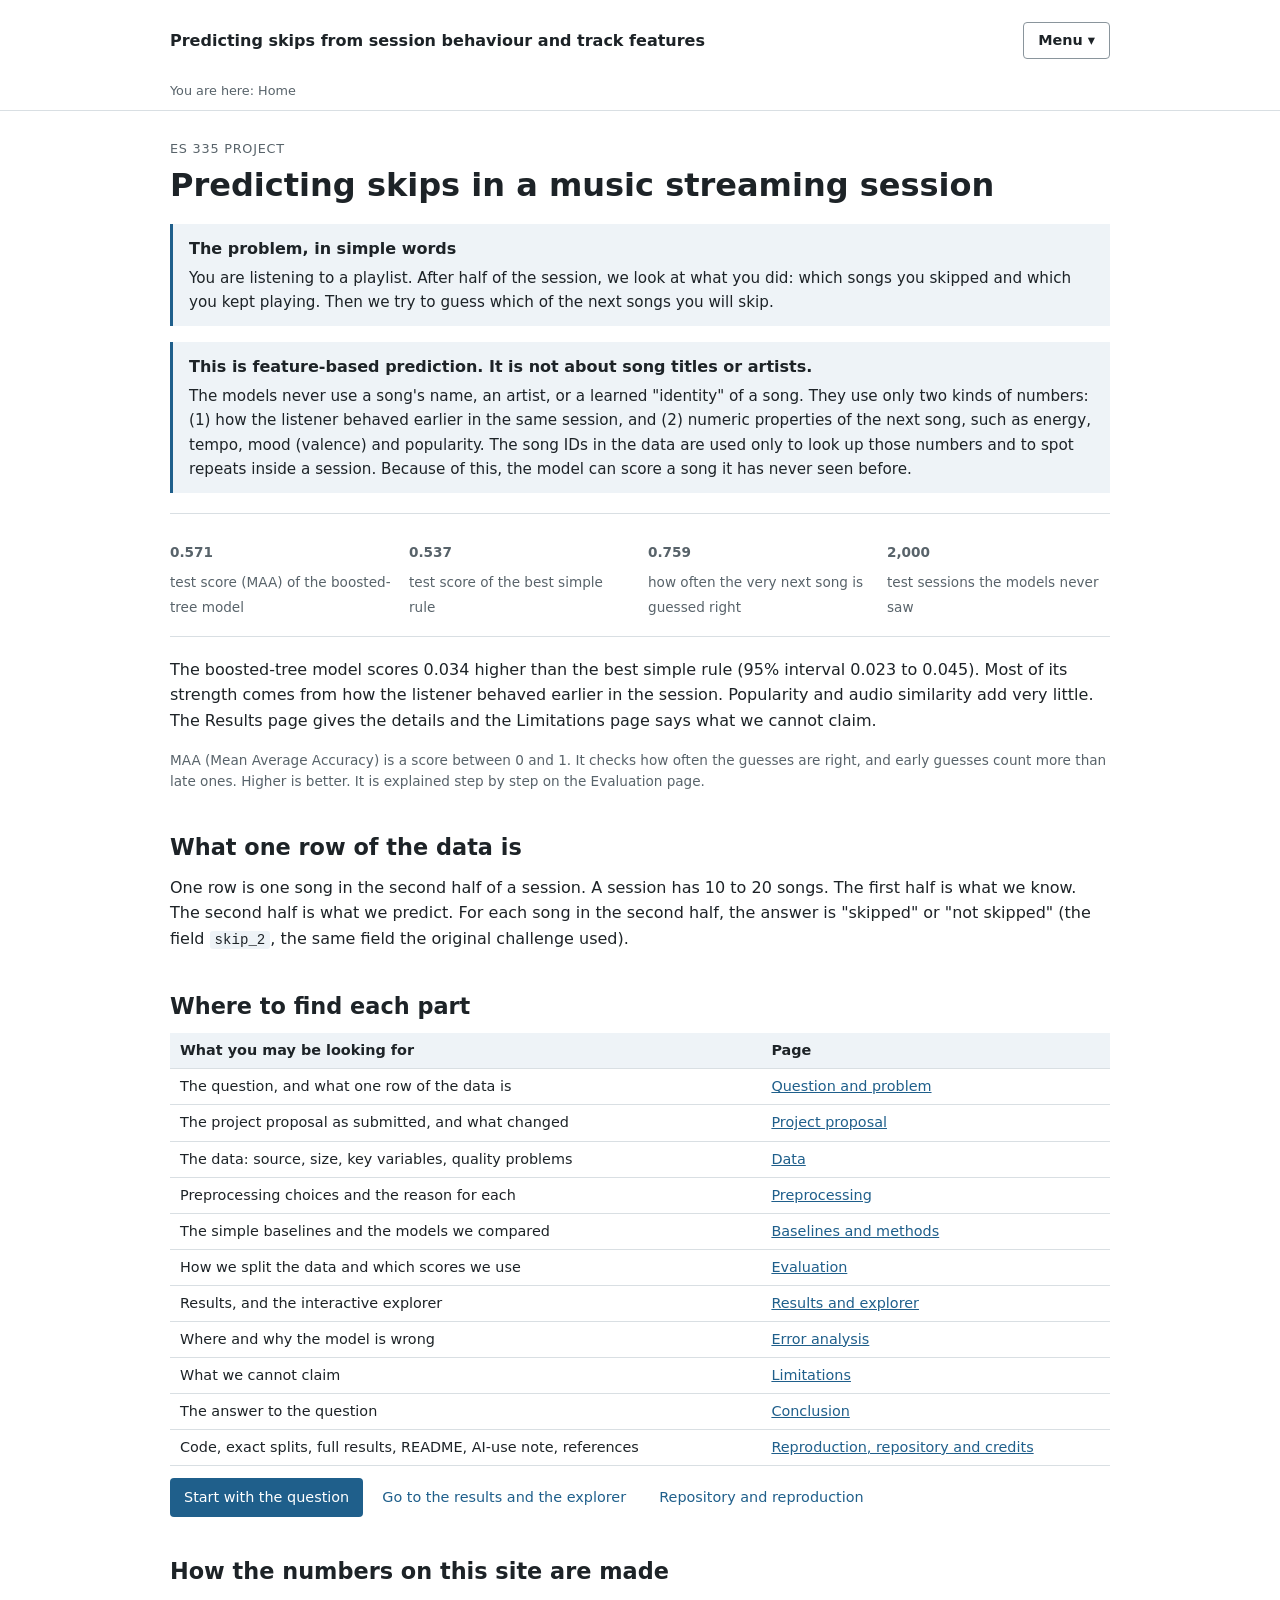
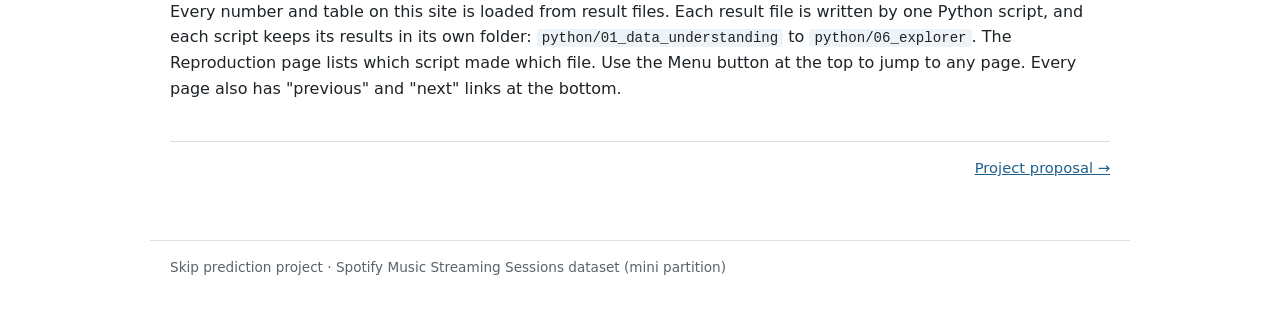
==== index.html @ b4ca13b3 "Update" ====
<!doctype html><html lang="en"><head><meta charset="utf-8"><meta name="viewport" content="width=device-width, initial-scale=1"><title>Home · Skip prediction</title><link rel="stylesheet" href="website/css/base.css"><script src="website/js/site.js" defer></script></head>
<body data-page="index.html" data-base="" data-sources='{"final": "python/04_final_test/results/test_results.json", "prep": "python/02_preprocessing/results/feature_summary.json"}'>
<main id="main">
<p class="eyebrow">ES 335 project</p>
<h1 class="page-title">Predicting skips in a music streaming session</h1>
<p class="source-note" data-if="config.authors">By <span data-v="config.authors" data-fmt="join"></span></p>
<div class="callout"><strong>The problem, in simple words</strong><p>You are listening to a playlist. After half of the session, we look at what you did: which songs you skipped and which you kept playing. Then we try to guess which of the next songs you will skip.</p></div>
<div class="callout"><strong>This is feature-based prediction. It is not about song titles or artists.</strong><p>The models never use a song's name, an artist, or a learned "identity" of a song. They use only two kinds of numbers: (1) how the listener behaved earlier in the same session, and (2) numeric properties of the next song, such as energy, tempo, mood (valence) and popularity. The song IDs in the data are used only to look up those numbers and to spot repeats inside a session. Because of this, the model can score a song it has never seen before.</p></div>
<div class="stats"><div><strong><span data-v="final.primary_tuned.maa" data-fmt="f3"></span></strong><span>test score (MAA) of the boosted-tree model</span></div><div><strong><span data-v="final.rows[id=copy_last].maa" data-fmt="f3"></span></strong><span>test score of the best simple rule</span></div><div><strong><span data-v="final.primary_tuned.first_accuracy" data-fmt="f3"></span></strong><span>how often the very next song is guessed right</span></div><div><strong><span data-v="final.test_sessions" data-fmt="int"></span></strong><span>test sessions the models never saw</span></div></div>
<p>The boosted-tree model scores <span data-v="final.comparisons_vs_primary_tuned.copy_last.difference" data-fmt="f3"></span> higher than the best simple rule (95% interval <span data-v="final.comparisons_vs_primary_tuned.copy_last.low" data-fmt="f3"></span> to <span data-v="final.comparisons_vs_primary_tuned.copy_last.high" data-fmt="f3"></span>). Most of its strength comes from how the listener behaved earlier in the session. Popularity and audio similarity add very little. The Results page gives the details and the Limitations page says what we cannot claim.</p>
<p class="source-note">MAA (Mean Average Accuracy) is a score between 0 and 1. It checks how often the guesses are right, and early guesses count more than late ones. Higher is better. It is explained step by step on the Evaluation page.</p>
<h2>What one row of the data is</h2>
<p>One row is one song in the second half of a session. A session has 10 to 20 songs. The first half is what we know. The second half is what we predict. For each song in the second half, the answer is "skipped" or "not skipped" (the field <code>skip_2</code>, the same field the original challenge used).</p>
<h2>Where to find each part</h2>
<div class="table-wrap"><table><thead><tr><th scope="col">What you may be looking for</th><th scope="col">Page</th></tr></thead><tbody><tr><td>The question, and what one row of the data is</td><td><a href="website/html/question.html">Question and problem</a></td></tr><tr><td>The project proposal as submitted, and what changed</td><td><a href="website/html/proposal.html">Project proposal</a></td></tr><tr><td>The data: source, size, key variables, quality problems</td><td><a href="website/html/data.html">Data</a></td></tr><tr><td>Preprocessing choices and the reason for each</td><td><a href="website/html/preprocessing.html">Preprocessing</a></td></tr><tr><td>The simple baselines and the models we compared</td><td><a href="website/html/methods.html">Baselines and methods</a></td></tr><tr><td>How we split the data and which scores we use</td><td><a href="website/html/evaluation.html">Evaluation</a></td></tr><tr><td>Results, and the interactive explorer</td><td><a href="website/html/results.html">Results and explorer</a></td></tr><tr><td>Where and why the model is wrong</td><td><a href="website/html/errors.html">Error analysis</a></td></tr><tr><td>What we cannot claim</td><td><a href="website/html/limitations.html">Limitations</a></td></tr><tr><td>The answer to the question</td><td><a href="website/html/conclusion.html">Conclusion</a></td></tr><tr><td>Code, exact splits, full results, README, AI-use note, references</td><td><a href="website/html/reproduction.html">Reproduction, repository and credits</a></td></tr></tbody></table></div>
<p><a class="button primary" href="website/html/question.html">Start with the question</a> <a class="button" href="website/html/results.html">Go to the results and the explorer</a> <a class="button" href="website/html/reproduction.html">Repository and reproduction</a></p>
<h2>How the numbers on this site are made</h2>
<p>Every number and table on this site is loaded from result files. Each result file is written by one Python script, and each script keeps its results in its own folder: <code>python/01_data_understanding</code> to <code>python/06_explorer</code>. The Reproduction page lists which script made which file. Use the Menu button at the top to jump to any page. Every page also has "previous" and "next" links at the bottom.</p>
</main>
</body></html>
---- website/css/base.css ----
:root{--bg:#fff;--paper:#fff;--ink:#1d2327;--muted:#58636a;--green:#1f5f8b;--mint:#eef3f7;--line:#d9dfe3;--orange:#a3501c}
*{box-sizing:border-box}
html{scroll-behavior:smooth}
body{margin:0;background:var(--bg);color:var(--ink);font-family:system-ui,-apple-system,"Segoe UI",Roboto,Arial,sans-serif;font-size:16px;line-height:1.6}
a{color:var(--green)}
h1,h2,h3{line-height:1.25;margin:0 0 .6em}
h1{font-size:2rem}
h2{font-size:1.4rem;margin-top:1.8em}
h3{font-size:1.1rem}
p{margin:0 0 1em}
code{font-family:ui-monospace,Menlo,Consolas,monospace;font-size:.88em;background:var(--mint);padding:1px 5px;border-radius:3px;overflow-wrap:anywhere}
pre{background:var(--mint);padding:12px 14px;border-radius:4px;overflow-x:auto;font-size:.88em}
pre code{background:none;padding:0}
.skip-link{position:absolute;left:-999px}
.skip-link:focus{left:8px;top:8px;background:#fff;padding:6px;z-index:5}
.site-header{border-bottom:1px solid var(--line);background:#fff}
.site-header .inner{max-width:980px;margin:0 auto;padding:12px 20px}
.brand{font-weight:700;text-decoration:none;color:var(--ink);display:block;margin-bottom:6px}
.site-header nav{display:flex;flex-wrap:wrap;gap:4px 16px;font-size:.9rem}
.nav-link{text-decoration:none;color:var(--muted)}
.nav-link:hover{color:var(--green);text-decoration:underline}
.nav-link.active{color:var(--ink);font-weight:600;border-bottom:2px solid var(--green)}
main{max-width:980px;margin:0 auto;padding:28px 20px 60px}
.section{padding:22px 0;border-bottom:1px solid var(--line)}
.section:last-of-type{border-bottom:0}
.eyebrow{font-size:.8rem;color:var(--muted);text-transform:uppercase;letter-spacing:.06em;margin-bottom:6px}
.page-title{font-size:2rem}
.section-intro{color:var(--muted);max-width:760px}
.section-heading{display:flex;justify-content:space-between;align-items:flex-end;gap:16px;flex-wrap:wrap}
.source-note{font-size:.85rem;color:var(--muted)}
.spaced{margin-top:1em}
.small-tag{font-size:.75rem;border:1px solid var(--line);padding:1px 8px;border-radius:10px;color:var(--muted)}
.status-dot{display:inline-block;width:8px;height:8px;border-radius:50%;background:#4b8f5a;margin-right:6px}
.sr-only{position:absolute;width:1px;height:1px;overflow:hidden;clip:rect(0 0 0 0)}
.button{display:inline-block;text-decoration:none;padding:8px 14px;border-radius:4px;font-size:.9rem}
.primary{background:var(--green);color:#fff}
.stats{display:grid;grid-template-columns:repeat(4,1fr);gap:16px;margin:20px 0;padding:16px 0;border-top:1px solid var(--line);border-bottom:1px solid var(--line)}
.stats strong{display:block;font-size:1.5rem}
.stats span{font-size:.85rem;color:var(--muted)}
.callout{border-left:3px solid var(--green);background:var(--mint);padding:12px 16px;margin:16px 0}
.callout p{margin:0;font-size:.95rem}
.callout strong{display:block;margin-bottom:4px}
.panel{background:var(--mint);padding:16px;border-radius:4px}
.two-column{display:grid;grid-template-columns:1fr 1fr;gap:20px}
.table-wrap{overflow-x:auto;margin:12px 0}
table{border-collapse:collapse;width:100%;font-size:.9rem}
caption{text-align:left;color:var(--muted);font-size:.85rem;padding-bottom:6px}
th,td{border-bottom:1px solid var(--line);padding:6px 10px;text-align:left;vertical-align:top}
th{background:var(--mint);font-weight:600}
td.num,th.num{text-align:right;font-variant-numeric:tabular-nums}
tr.best td{font-weight:600}
figure{margin:18px 0}
figure img{max-width:100%;height:auto;border:1px solid var(--line)}
figcaption{font-size:.85rem;color:var(--muted);margin-top:6px}
details{margin:10px 0}
summary{cursor:pointer}
footer{max-width:980px;margin:0 auto;padding:16px 20px 40px;border-top:1px solid var(--line);font-size:.85rem;color:var(--muted)}
label{font-size:.9rem}
select,input[type=number]{font:inherit;padding:5px 8px;border:1px solid #aab5bc;border-radius:4px;background:#fff}
a:focus-visible,button:focus-visible,select:focus-visible,summary:focus-visible{outline:3px solid #d08a3c;outline-offset:2px}
@media(max-width:700px){.stats{grid-template-columns:1fr 1fr}.two-column{grid-template-columns:1fr}h1,.page-title{font-size:1.6rem}}
.wi-controls{display:flex;gap:12px;align-items:center;flex-wrap:wrap;margin:10px 0}
.wi-history{display:flex;flex-wrap:wrap;gap:4px;margin:8px 0 12px}
.wi-sq{border:1px solid #8a959c;background:#fff;padding:6px 8px;border-radius:4px;font:inherit;font-size:.8rem;min-width:52px;cursor:pointer}
.wi-sq.is-kept{background:#e5f1e8;border-color:#4b8f5a}
.wi-sq.is-skip{background:#f7e4d8;border-color:#a3501c}
.link-button{background:none;border:0;padding:0;color:var(--green);text-decoration:underline;font:inherit;cursor:pointer}
tr.selected{background:#f5f8fb}
.wi-layout{display:grid;grid-template-columns:1.4fr 1fr;gap:20px;align-items:start}
#wi-radar svg{width:100%;max-width:300px}
.seq{display:flex;flex-wrap:wrap;gap:3px;margin:4px 0}
.seq span{font-size:.75rem;padding:3px 6px;border-radius:3px;border:1px solid var(--line)}
.seq .h-skip{background:#f7e4d8}.seq .h-keep{background:#e5f1e8}.seq .gap{border:0;padding:0 8px}
.seq .ok{border-color:#4b8f5a}.seq .bad{border-color:#a3501c;font-weight:700}
@media(max-width:800px){.wi-layout{grid-template-columns:1fr}}
.site-header .inner{display:flex;align-items:center;justify-content:space-between;gap:12px;flex-wrap:wrap}
.site-header .brand{margin:0}
.site-header .crumb{display:block;padding-top:0;padding-bottom:8px;font-size:.8rem;color:var(--muted)}
.menu{position:relative}
.menu summary{list-style:none;cursor:pointer;border:1px solid #8a959c;border-radius:4px;padding:6px 14px;background:#fff;font-weight:600;font-size:.9rem}
.menu summary::-webkit-details-marker{display:none}
.menu summary::after{content:" \25BE"}
.menu[open] summary{background:var(--mint)}
.menu-panel{position:absolute;right:0;top:calc(100% + 6px);z-index:20;background:#fff;border:1px solid var(--line);border-radius:6px;box-shadow:0 6px 24px rgba(0,0,0,.12);padding:14px 18px;width:min(560px,92vw);display:grid;grid-template-columns:1fr 1fr;gap:12px 24px}
.menu-title{margin:0 0 4px;font-size:.72rem;text-transform:uppercase;letter-spacing:.06em;color:var(--muted)}
.menu-group a{display:block;padding:3px 0;text-decoration:none;font-size:.92rem}
.menu-group a:hover{text-decoration:underline}
.menu-group a[aria-current=page]{font-weight:700;color:var(--ink)}
.pager{display:flex;justify-content:space-between;gap:12px;margin-top:40px;padding-top:14px;border-top:1px solid var(--line);font-size:.92rem}
@media(max-width:600px){.menu-panel{grid-template-columns:1fr;right:auto;left:0}}
.steps{padding-left:1.2em}.steps li{margin-bottom:.6em}
.keyterms dt{font-weight:600;margin-top:.7em}.keyterms dd{margin:0 0 0 0}
.proposal-field{border-left:3px solid var(--line);padding-left:14px;margin:18px 0}
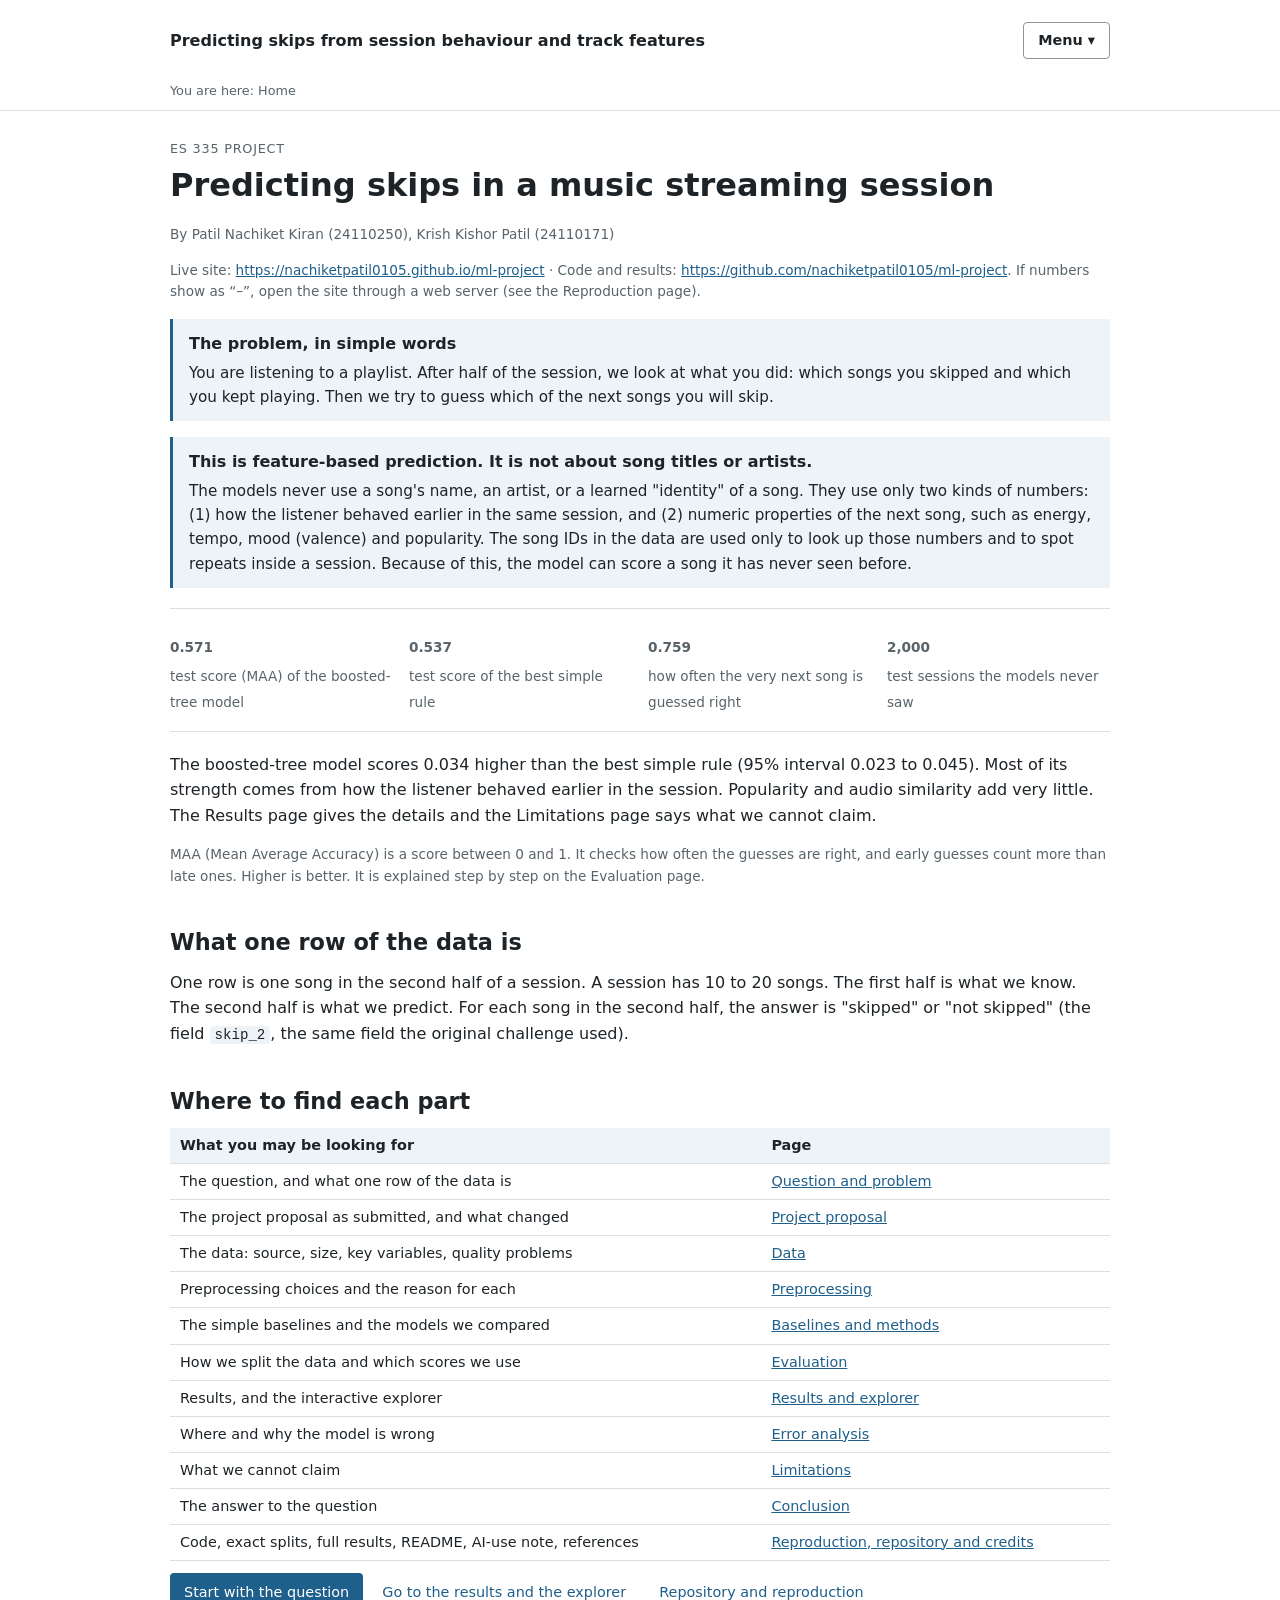
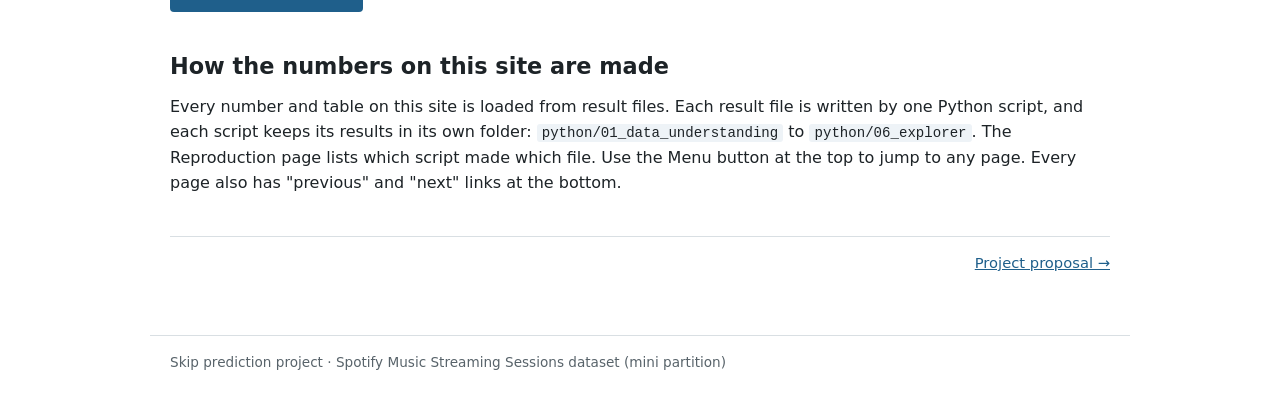
==== commit 55371629: "Update" ====
--- a/index.html
+++ b/index.html
@@ -4,6 +4,7 @@
 <p class="eyebrow">ES 335 project</p>
 <h1 class="page-title">Predicting skips in a music streaming session</h1>
 <p class="source-note" data-if="config.authors">By <span data-v="config.authors" data-fmt="join"></span></p>
+<p class="source-note">Live site: <a data-href="config.website_url" data-v="config.website_url"></a> · Code and results: <a data-href="config.repository_url" data-v="config.repository_url"></a>. If numbers show as “–”, open the site through a web server (see the Reproduction page).</p>
 <div class="callout"><strong>The problem, in simple words</strong><p>You are listening to a playlist. After half of the session, we look at what you did: which songs you skipped and which you kept playing. Then we try to guess which of the next songs you will skip.</p></div>
 <div class="callout"><strong>This is feature-based prediction. It is not about song titles or artists.</strong><p>The models never use a song's name, an artist, or a learned "identity" of a song. They use only two kinds of numbers: (1) how the listener behaved earlier in the same session, and (2) numeric properties of the next song, such as energy, tempo, mood (valence) and popularity. The song IDs in the data are used only to look up those numbers and to spot repeats inside a session. Because of this, the model can score a song it has never seen before.</p></div>
 <div class="stats"><div><strong><span data-v="final.primary_tuned.maa" data-fmt="f3"></span></strong><span>test score (MAA) of the boosted-tree model</span></div><div><strong><span data-v="final.rows[id=copy_last].maa" data-fmt="f3"></span></strong><span>test score of the best simple rule</span></div><div><strong><span data-v="final.primary_tuned.first_accuracy" data-fmt="f3"></span></strong><span>how often the very next song is guessed right</span></div><div><strong><span data-v="final.test_sessions" data-fmt="int"></span></strong><span>test sessions the models never saw</span></div></div>
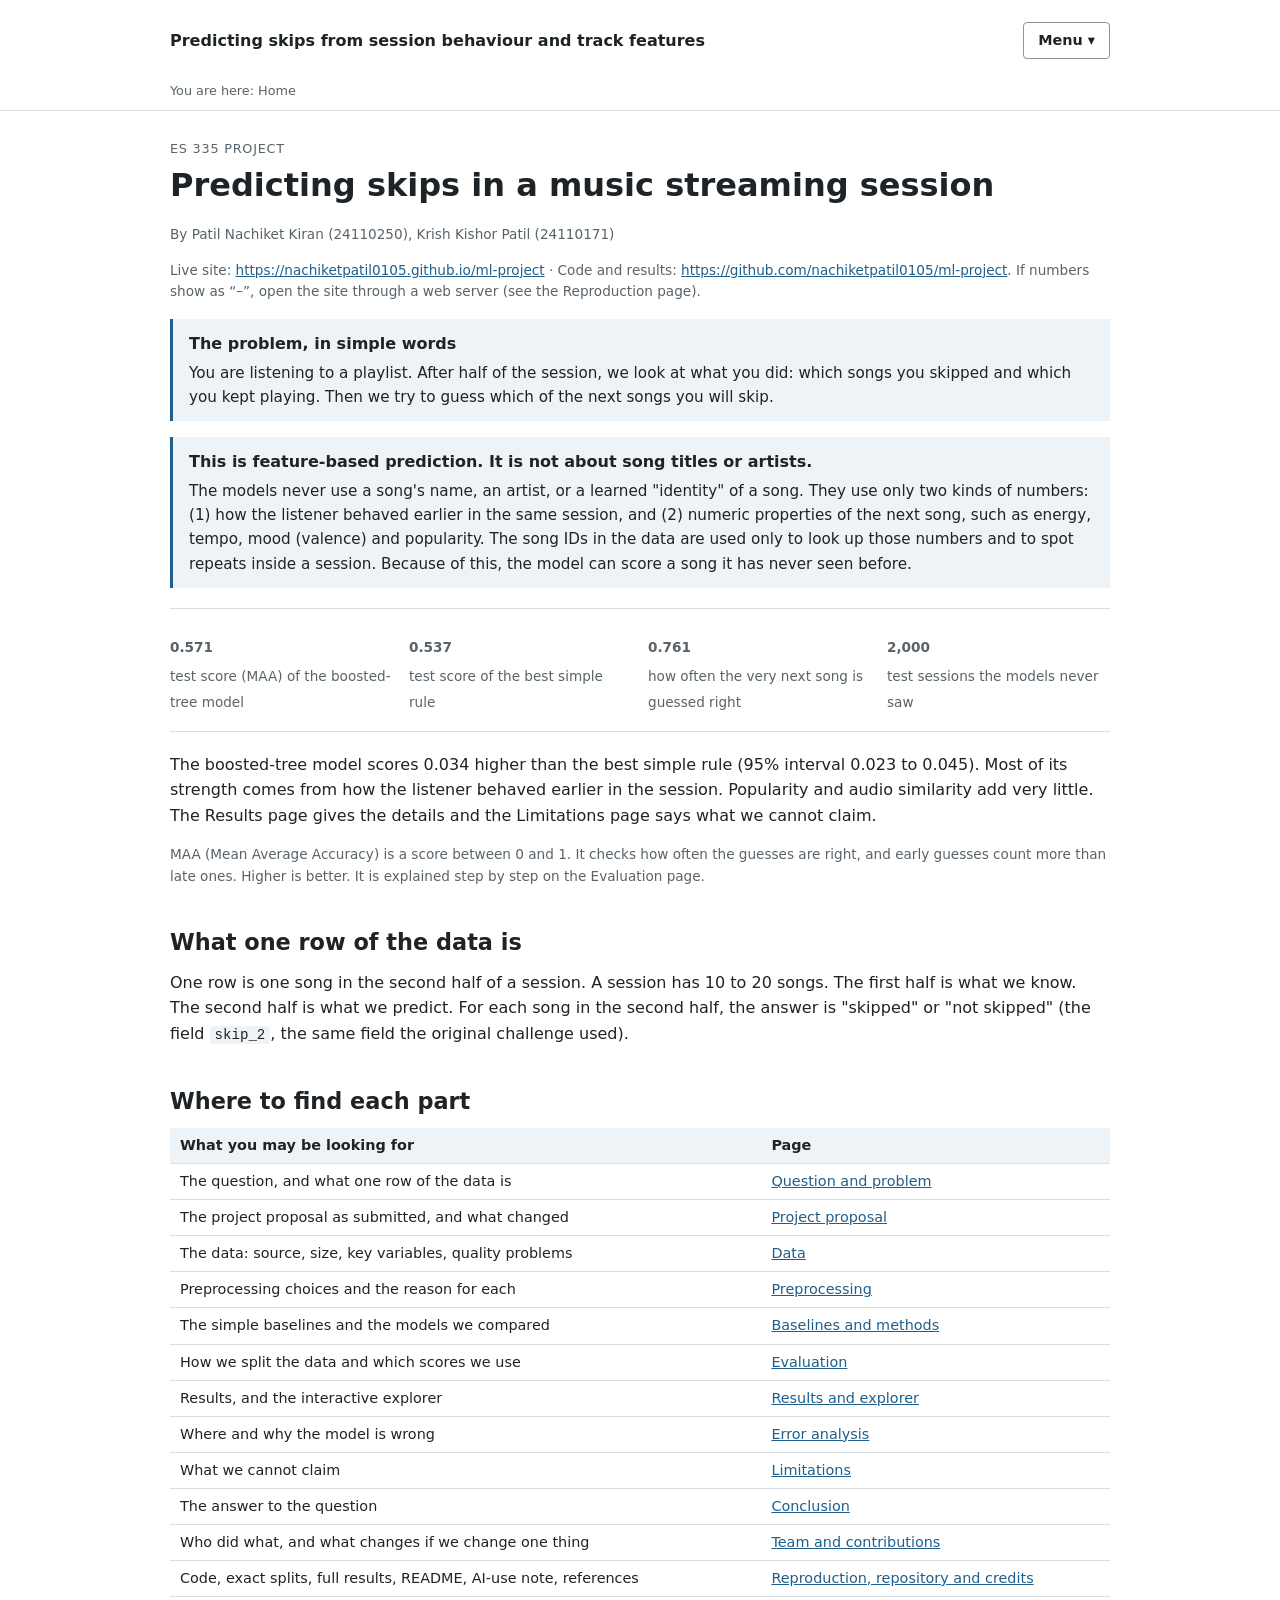
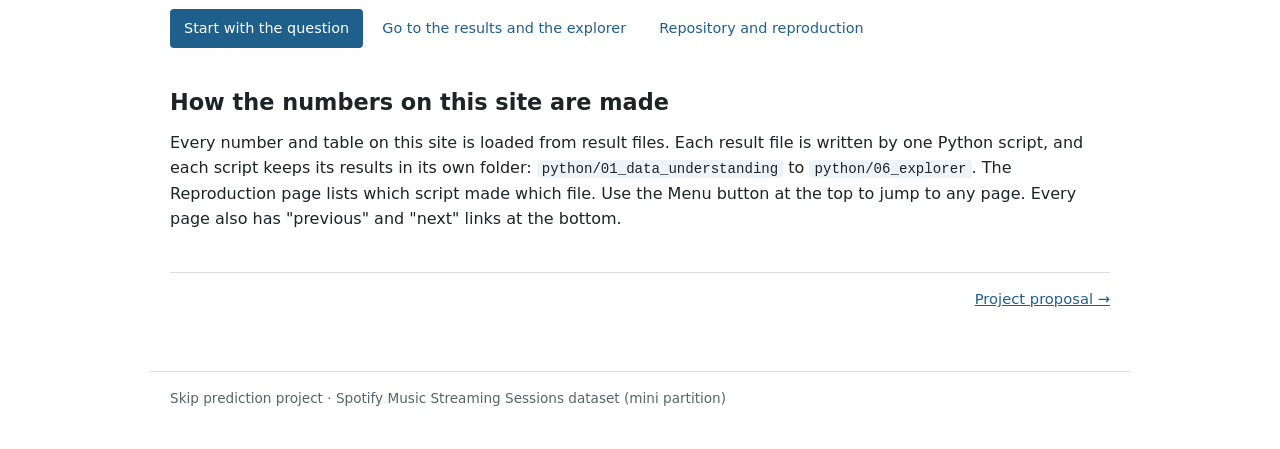
==== commit 71fd6395: "Re-run full pipeline; add contributions, extra experiments, licence, pinned env - Deleted old result" ====
--- a/index.html
+++ b/index.html
@@ -13,7 +13,7 @@
 <h2>What one row of the data is</h2>
 <p>One row is one song in the second half of a session. A session has 10 to 20 songs. The first half is what we know. The second half is what we predict. For each song in the second half, the answer is "skipped" or "not skipped" (the field <code>skip_2</code>, the same field the original challenge used).</p>
 <h2>Where to find each part</h2>
-<div class="table-wrap"><table><thead><tr><th scope="col">What you may be looking for</th><th scope="col">Page</th></tr></thead><tbody><tr><td>The question, and what one row of the data is</td><td><a href="website/html/question.html">Question and problem</a></td></tr><tr><td>The project proposal as submitted, and what changed</td><td><a href="website/html/proposal.html">Project proposal</a></td></tr><tr><td>The data: source, size, key variables, quality problems</td><td><a href="website/html/data.html">Data</a></td></tr><tr><td>Preprocessing choices and the reason for each</td><td><a href="website/html/preprocessing.html">Preprocessing</a></td></tr><tr><td>The simple baselines and the models we compared</td><td><a href="website/html/methods.html">Baselines and methods</a></td></tr><tr><td>How we split the data and which scores we use</td><td><a href="website/html/evaluation.html">Evaluation</a></td></tr><tr><td>Results, and the interactive explorer</td><td><a href="website/html/results.html">Results and explorer</a></td></tr><tr><td>Where and why the model is wrong</td><td><a href="website/html/errors.html">Error analysis</a></td></tr><tr><td>What we cannot claim</td><td><a href="website/html/limitations.html">Limitations</a></td></tr><tr><td>The answer to the question</td><td><a href="website/html/conclusion.html">Conclusion</a></td></tr><tr><td>Code, exact splits, full results, README, AI-use note, references</td><td><a href="website/html/reproduction.html">Reproduction, repository and credits</a></td></tr></tbody></table></div>
+<div class="table-wrap"><table><thead><tr><th scope="col">What you may be looking for</th><th scope="col">Page</th></tr></thead><tbody><tr><td>The question, and what one row of the data is</td><td><a href="website/html/question.html">Question and problem</a></td></tr><tr><td>The project proposal as submitted, and what changed</td><td><a href="website/html/proposal.html">Project proposal</a></td></tr><tr><td>The data: source, size, key variables, quality problems</td><td><a href="website/html/data.html">Data</a></td></tr><tr><td>Preprocessing choices and the reason for each</td><td><a href="website/html/preprocessing.html">Preprocessing</a></td></tr><tr><td>The simple baselines and the models we compared</td><td><a href="website/html/methods.html">Baselines and methods</a></td></tr><tr><td>How we split the data and which scores we use</td><td><a href="website/html/evaluation.html">Evaluation</a></td></tr><tr><td>Results, and the interactive explorer</td><td><a href="website/html/results.html">Results and explorer</a></td></tr><tr><td>Where and why the model is wrong</td><td><a href="website/html/errors.html">Error analysis</a></td></tr><tr><td>What we cannot claim</td><td><a href="website/html/limitations.html">Limitations</a></td></tr><tr><td>The answer to the question</td><td><a href="website/html/conclusion.html">Conclusion</a></td></tr><tr><td>Who did what, and what changes if we change one thing</td><td><a href="website/html/team.html">Team and contributions</a></td></tr><tr><td>Code, exact splits, full results, README, AI-use note, references</td><td><a href="website/html/reproduction.html">Reproduction, repository and credits</a></td></tr></tbody></table></div>
 <p><a class="button primary" href="website/html/question.html">Start with the question</a> <a class="button" href="website/html/results.html">Go to the results and the explorer</a> <a class="button" href="website/html/reproduction.html">Repository and reproduction</a></p>
 <h2>How the numbers on this site are made</h2>
 <p>Every number and table on this site is loaded from result files. Each result file is written by one Python script, and each script keeps its results in its own folder: <code>python/01_data_understanding</code> to <code>python/06_explorer</code>. The Reproduction page lists which script made which file. Use the Menu button at the top to jump to any page. Every page also has "previous" and "next" links at the bottom.</p>
